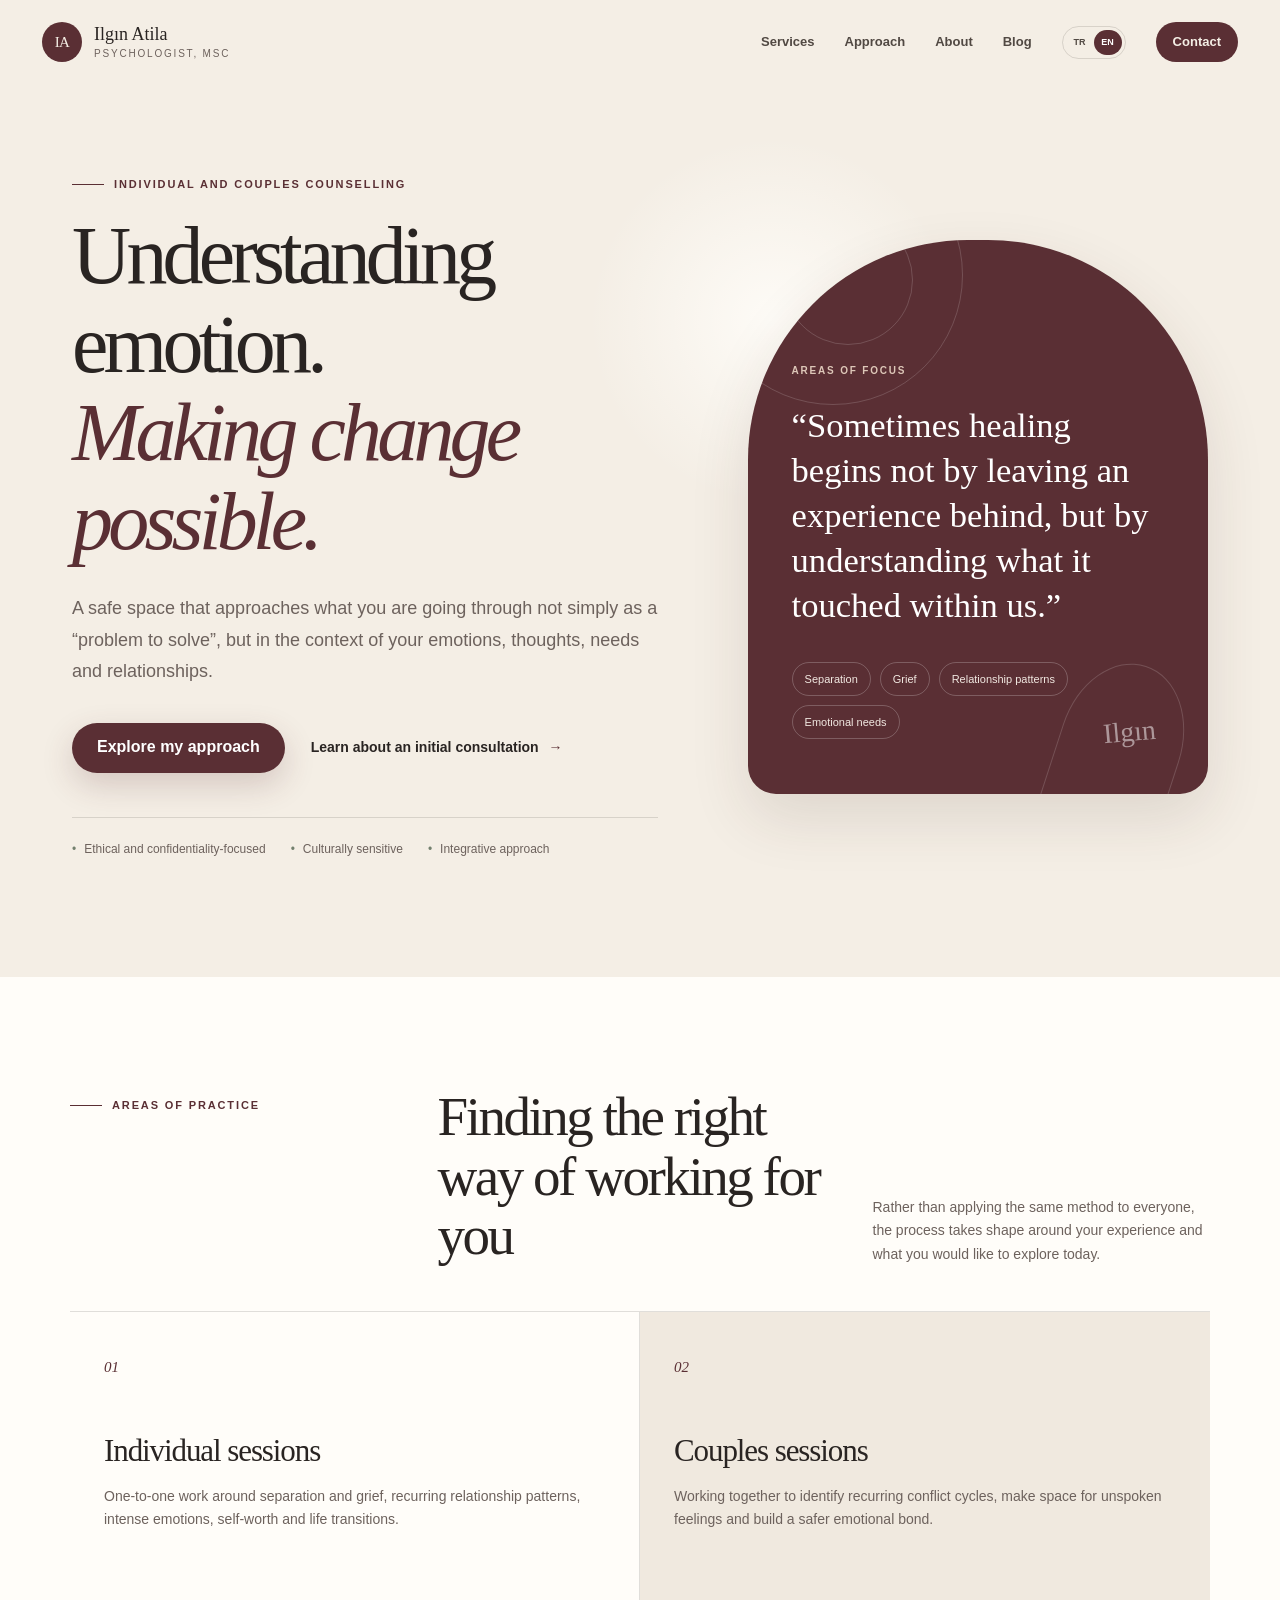
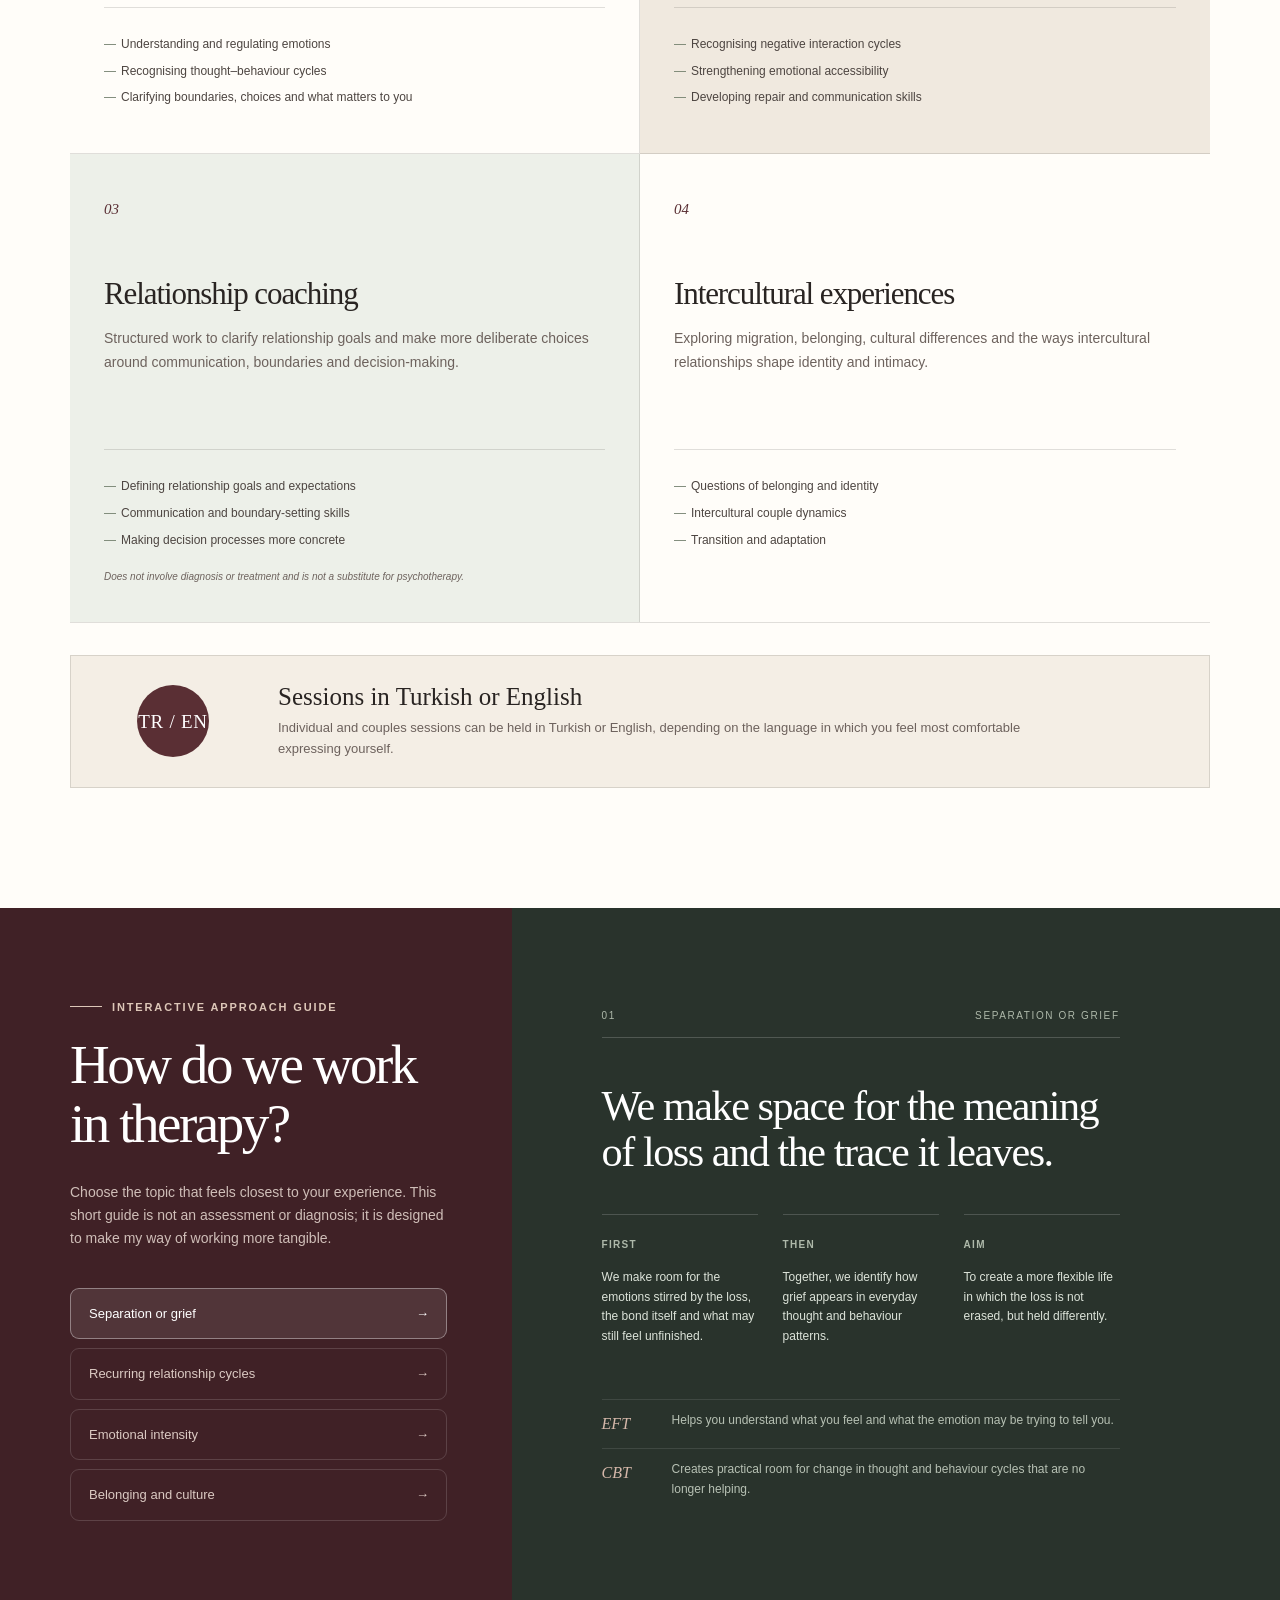
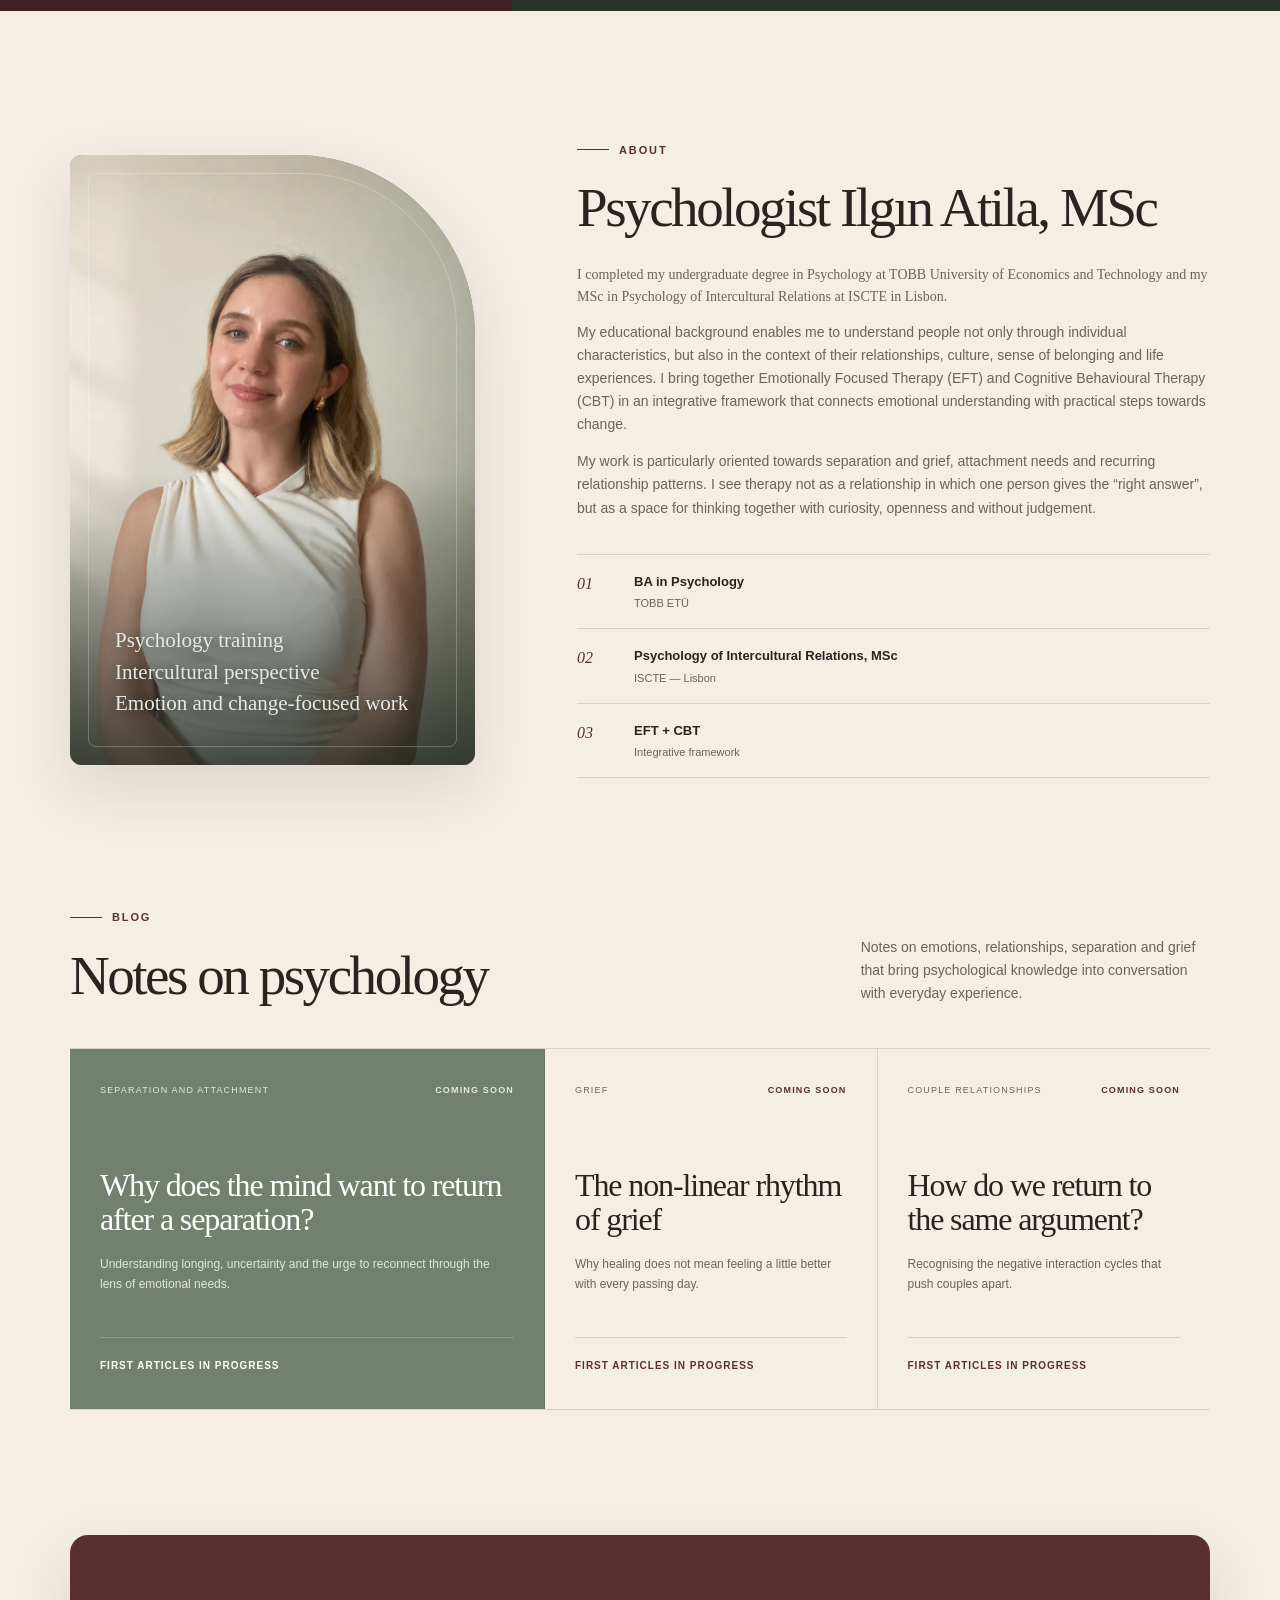
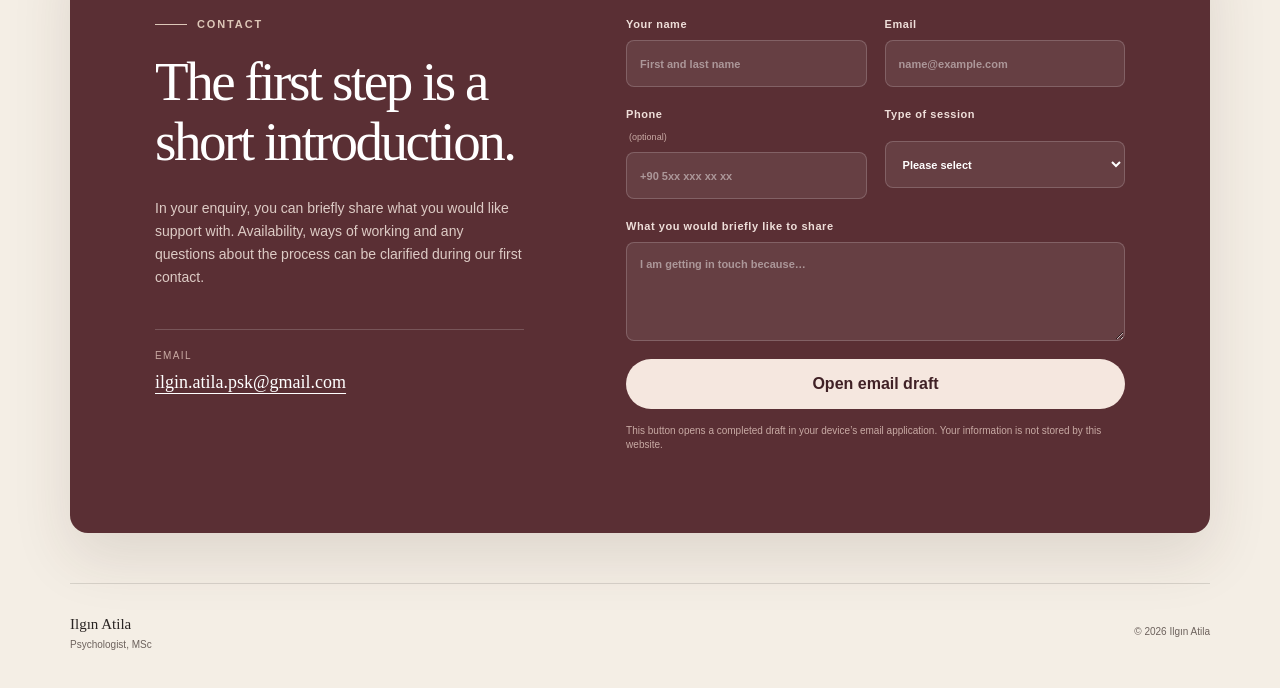
==== en/index.html @ b1a42e1c "Add English version of the website" ====
<!doctype html>
<html lang="en">
  <head>
    <meta charset="UTF-8" />
    <meta name="viewport" content="width=device-width, initial-scale=1.0" />
    <meta name="robots" content="noindex,nofollow" />
    <meta
      name="description"
      content="Psychologist Ilgın Atila, MSc — individual and couples counselling informed by EFT, CBT, grief, separation and intercultural psychology."
    />
    <meta name="theme-color" content="#f4eee5" />
    <title>Psychologist Ilgın Atila, MSc | Psychological Counselling</title>
    <link rel="alternate" hreflang="tr" href="https://atilaailgin-hash.github.io/" />
    <link rel="alternate" hreflang="en" href="https://atilaailgin-hash.github.io/en/" />
    <link rel="stylesheet" href="../styles.css" />
  </head>
  <body>
    <a class="skip-link" href="#main">Skip to content</a>

    <header class="site-header" aria-label="Main navigation">
      <a class="brand" href="#top" aria-label="Ilgın Atila home">
        <span class="brand-mark" aria-hidden="true">IA</span>
        <span>
          <strong>Ilgın Atila</strong>
          <small>Psychologist, MSc</small>
        </span>
      </a>

      <nav>
        <a href="#services">Services</a>
        <a href="#approach">Approach</a>
        <a href="#about">About</a>
        <a href="#blog">Blog</a>
        <div class="language-switch" aria-label="Language selection">
          <a href="../" lang="tr" hreflang="tr">TR</a>
          <span aria-current="page">EN</span>
        </div>
        <a class="nav-cta" href="#contact">Contact</a>
      </nav>
    </header>

    <main id="main">
      <section class="hero" id="top">
        <div class="hero-copy reveal">
          <p class="eyebrow"><span></span> Individual and couples counselling</p>
          <h1>Understanding emotion.<br /><em>Making change possible.</em></h1>
          <p class="lead">
            A safe space that approaches what you are going through not simply as a
            “problem to solve”, but in the context of your emotions, thoughts, needs and
            relationships.
          </p>
          <div class="hero-actions">
            <a class="button button-primary" href="#approach">Explore my approach</a>
            <a class="text-link" href="#contact">Learn about an initial consultation <span>→</span></a>
          </div>
          <ul class="trust-list" aria-label="Practice principles">
            <li>Ethical and confidentiality-focused</li>
            <li>Culturally sensitive</li>
            <li>Integrative approach</li>
          </ul>
        </div>

        <aside class="hero-card reveal delay-1" aria-label="Areas of focus">
          <div class="orb orb-one"></div>
          <div class="orb orb-two"></div>
          <p class="card-kicker">Areas of focus</p>
          <blockquote>
            “Sometimes healing begins not by leaving an experience behind, but by
            understanding what it touched within us.”
          </blockquote>
          <div class="focus-tags">
            <span>Separation</span>
            <span>Grief</span>
            <span>Relationship patterns</span>
            <span>Emotional needs</span>
          </div>
          <div class="signature" aria-hidden="true">Ilgın</div>
        </aside>
      </section>

      <section class="practice-section" id="services">
        <div class="section-heading reveal">
          <p class="eyebrow"><span></span> Areas of practice</p>
          <h2>Finding the right way of working for you</h2>
          <p>
            Rather than applying the same method to everyone, the process takes shape
            around your experience and what you would like to explore today.
          </p>
        </div>

        <div class="service-grid">
          <article class="service-card reveal">
            <span class="service-number">01</span>
            <h3>Individual sessions</h3>
            <p>
              One-to-one work around separation and grief, recurring relationship
              patterns, intense emotions, self-worth and life transitions.
            </p>
            <ul>
              <li>Understanding and regulating emotions</li>
              <li>Recognising thought–behaviour cycles</li>
              <li>Clarifying boundaries, choices and what matters to you</li>
            </ul>
          </article>

          <article class="service-card service-card-accent reveal delay-1">
            <span class="service-number">02</span>
            <h3>Couples sessions</h3>
            <p>
              Working together to identify recurring conflict cycles, make space for
              unspoken feelings and build a safer emotional bond.
            </p>
            <ul>
              <li>Recognising negative interaction cycles</li>
              <li>Strengthening emotional accessibility</li>
              <li>Developing repair and communication skills</li>
            </ul>
          </article>

          <article class="service-card service-card-coaching reveal delay-2">
            <span class="service-number">03</span>
            <h3>Relationship coaching</h3>
            <p>
              Structured work to clarify relationship goals and make more deliberate
              choices around communication, boundaries and decision-making.
            </p>
            <ul>
              <li>Defining relationship goals and expectations</li>
              <li>Communication and boundary-setting skills</li>
              <li>Making decision processes more concrete</li>
            </ul>
            <small class="service-boundary">Does not involve diagnosis or treatment and is not a substitute for psychotherapy.</small>
          </article>

          <article class="service-card reveal delay-2">
            <span class="service-number">04</span>
            <h3>Intercultural experiences</h3>
            <p>
              Exploring migration, belonging, cultural differences and the ways
              intercultural relationships shape identity and intimacy.
            </p>
            <ul>
              <li>Questions of belonging and identity</li>
              <li>Intercultural couple dynamics</li>
              <li>Transition and adaptation</li>
            </ul>
          </article>
        </div>

        <div class="language-service reveal" aria-label="Languages offered">
          <span class="language-service-mark">TR / EN</span>
          <div>
            <h3>Sessions in Turkish or English</h3>
            <p>
              Individual and couples sessions can be held in Turkish or English,
              depending on the language in which you feel most comfortable expressing yourself.
            </p>
          </div>
        </div>

        <div class="approach-explorer reveal" id="approach">
          <div class="explorer-intro">
            <p class="eyebrow eyebrow-light"><span></span> Interactive approach guide</p>
            <h2>How do we work in therapy?</h2>
            <p>
              Choose the topic that feels closest to your experience. This short guide is
              not an assessment or diagnosis; it is designed to make my way of working more tangible.
            </p>
            <div class="topic-list" role="tablist" aria-label="Choose a topic">
              <button class="topic active" role="tab" aria-selected="true" data-topic="ayrilik">
                Separation or grief
              </button>
              <button class="topic" role="tab" aria-selected="false" data-topic="iliski">
                Recurring relationship cycles
              </button>
              <button class="topic" role="tab" aria-selected="false" data-topic="yogunluk">
                Emotional intensity
              </button>
              <button class="topic" role="tab" aria-selected="false" data-topic="kultur">
                Belonging and culture
              </button>
            </div>
          </div>

          <div class="explorer-result" aria-live="polite">
            <div class="result-topline">
              <span id="result-index">01</span>
              <span id="result-label">Separation or grief</span>
            </div>
            <h3 id="result-title">We make space for the meaning of loss and the trace it leaves.</h3>
            <div class="result-steps">
              <article>
                <span>First</span>
                <p id="result-first">
                  We make room for the emotions stirred by the loss, the bond itself and
                  what may still feel unfinished.
                </p>
              </article>
              <article>
                <span>Then</span>
                <p id="result-next">
                  Together, we identify how grief appears in everyday thought and behaviour patterns.
                </p>
              </article>
              <article>
                <span>Aim</span>
                <p id="result-goal">
                  To create a more flexible life in which the loss is not erased, but held differently.
                </p>
              </article>
            </div>
            <div class="method-note">
              <span>EFT</span>
              <p>Helps you understand what you feel and what the emotion may be trying to tell you.</p>
            </div>
            <div class="method-note">
              <span>CBT</span>
              <p>Creates practical room for change in thought and behaviour cycles that are no longer helping.</p>
            </div>
          </div>
        </div>
      </section>

      <section class="about-contact-section" id="about">
        <div class="about-grid">
          <div class="portrait-card reveal" aria-label="Psychologist Ilgın Atila, MSc">
            <img
              class="portrait-photo"
              src="../assets/ilgin-atila-portrait.webp"
              alt="Psychologist Ilgın Atila, MSc"
            />
            <p>Psychology training<br />Intercultural perspective<br />Emotion and change-focused work</p>
          </div>

          <div class="about-copy reveal delay-1">
            <p class="eyebrow"><span></span> About</p>
            <h2>Psychologist Ilgın Atila, MSc</h2>
            <p class="about-lead">
              I completed my undergraduate degree in Psychology at TOBB University of
              Economics and Technology and my MSc in Psychology of Intercultural Relations
              at ISCTE in Lisbon.
            </p>
            <p>
              My educational background enables me to understand people not only through
              individual characteristics, but also in the context of their relationships,
              culture, sense of belonging and life experiences. I bring together Emotionally
              Focused Therapy (EFT) and Cognitive Behavioural Therapy (CBT) in an integrative
              framework that connects emotional understanding with practical steps towards change.
            </p>
            <p>
              My work is particularly oriented towards separation and grief, attachment
              needs and recurring relationship patterns. I see therapy not as a relationship
              in which one person gives the “right answer”, but as a space for thinking
              together with curiosity, openness and without judgement.
            </p>

            <div class="education-list" aria-label="Education and approach">
              <div><span>01</span><p><strong>BA in Psychology</strong><small>TOBB ETÜ</small></p></div>
              <div><span>02</span><p><strong>Psychology of Intercultural Relations, MSc</strong><small>ISCTE — Lisbon</small></p></div>
              <div><span>03</span><p><strong>EFT + CBT</strong><small>Integrative framework</small></p></div>
            </div>
          </div>
        </div>

        <div class="blog-block" id="blog">
          <div class="blog-heading reveal">
            <div>
              <p class="eyebrow"><span></span> Blog</p>
              <h2>Notes on psychology</h2>
            </div>
            <p>
              Notes on emotions, relationships, separation and grief that bring psychological
              knowledge into conversation with everyday experience.
            </p>
          </div>

          <div class="blog-grid">
            <article class="blog-card blog-card-featured reveal">
              <div class="blog-meta"><span>Separation and attachment</span><strong>Coming soon</strong></div>
              <h3>Why does the mind want to return after a separation?</h3>
              <p>
                Understanding longing, uncertainty and the urge to reconnect through the
                lens of emotional needs.
              </p>
              <span class="blog-read">First articles in progress</span>
            </article>

            <article class="blog-card reveal delay-1">
              <div class="blog-meta"><span>Grief</span><strong>Coming soon</strong></div>
              <h3>The non-linear rhythm of grief</h3>
              <p>Why healing does not mean feeling a little better with every passing day.</p>
              <span class="blog-read">First articles in progress</span>
            </article>

            <article class="blog-card reveal delay-2">
              <div class="blog-meta"><span>Couple relationships</span><strong>Coming soon</strong></div>
              <h3>How do we return to the same argument?</h3>
              <p>Recognising the negative interaction cycles that push couples apart.</p>
              <span class="blog-read">First articles in progress</span>
            </article>
          </div>
        </div>

        <div class="contact-panel reveal" id="contact">
          <div class="contact-copy">
            <p class="eyebrow eyebrow-light"><span></span> Contact</p>
            <h2>The first step is a short introduction.</h2>
            <p>
              In your enquiry, you can briefly share what you would like support with.
              Availability, ways of working and any questions about the process can be
              clarified during our first contact.
            </p>
            <div class="contact-placeholder">
              <span>Email</span>
              <a href="mailto:ilgin.atila.psk@gmail.com">ilgin.atila.psk@gmail.com</a>
            </div>
          </div>

          <form class="contact-form" id="contact-form">
            <label>
              Your name
              <input name="name" autocomplete="name" required placeholder="First and last name" />
            </label>
            <label>
              Email
              <input name="email" type="email" autocomplete="email" required placeholder="name@example.com" />
            </label>
            <label>
              Phone <span class="optional-label">(optional)</span>
              <input name="phone" type="tel" inputmode="tel" autocomplete="tel" placeholder="+90 5xx xxx xx xx" />
            </label>
            <label>
              Type of session
              <select name="service" required>
                <option value="">Please select</option>
                <option>Individual session</option>
                <option>Couples session</option>
                <option>Relationship coaching</option>
                <option>I would like more information</option>
              </select>
            </label>
            <label class="form-wide">
              What you would briefly like to share
              <textarea name="message" rows="4" required placeholder="I am getting in touch because…"></textarea>
            </label>
            <button class="button button-light" type="submit">Open email draft</button>
            <p class="form-note" id="form-note">
              This button opens a completed draft in your device’s email application.
              Your information is not stored by this website.
            </p>
          </form>
        </div>

        <footer>
          <div>
            <strong>Ilgın Atila</strong>
            <span>Psychologist, MSc</span>
          </div>
          <span>© <span id="year"></span> Ilgın Atila</span>
        </footer>
      </section>
    </main>

    <div class="toast" id="toast" role="status" aria-live="polite"></div>
    <script src="../script.js"></script>
  </body>
</html>
---- styles.css ----
:root {
  --paper: #f4eee5;
  --paper-deep: #e9dfd1;
  --ink: #292422;
  --muted: #6d625d;
  --wine: #5a2f34;
  --wine-deep: #402126;
  --sage: #73806e;
  --sage-soft: #dbe0d5;
  --line: rgba(41, 36, 34, 0.14);
  --white: #fffdf9;
  --shadow: 0 24px 60px rgba(63, 43, 35, 0.12);
  --serif: Georgia, "Times New Roman", serif;
  --sans: Inter, ui-sans-serif, -apple-system, BlinkMacSystemFont, "Segoe UI", sans-serif;
}

* {
  box-sizing: border-box;
}

html {
  scroll-behavior: smooth;
  scroll-padding-top: 96px;
}

body {
  margin: 0;
  color: var(--ink);
  background: var(--paper);
  font-family: var(--sans);
  font-size: 16px;
  line-height: 1.65;
  -webkit-font-smoothing: antialiased;
}

a {
  color: inherit;
}

button,
input,
select,
textarea {
  font: inherit;
}

.skip-link {
  position: fixed;
  z-index: 200;
  top: -80px;
  left: 20px;
  padding: 12px 18px;
  color: white;
  background: var(--wine);
  border-radius: 8px;
  transition: top 0.2s;
}

.skip-link:focus {
  top: 20px;
}

.site-header {
  position: sticky;
  z-index: 100;
  top: 0;
  display: flex;
  align-items: center;
  justify-content: space-between;
  max-width: 1320px;
  margin: 0 auto;
  padding: 22px 42px;
  background: rgba(244, 238, 229, 0.91);
  border-bottom: 1px solid transparent;
  backdrop-filter: blur(18px);
  transition: padding 0.25s, border-color 0.25s;
}

.site-header.scrolled {
  padding-top: 13px;
  padding-bottom: 13px;
  border-color: var(--line);
}

.brand {
  display: flex;
  align-items: center;
  gap: 12px;
  text-decoration: none;
}

.brand-mark {
  display: grid;
  width: 40px;
  height: 40px;
  place-items: center;
  color: var(--paper);
  background: var(--wine);
  border-radius: 50%;
  font-family: var(--serif);
  font-size: 15px;
  letter-spacing: -0.04em;
}

.brand strong,
.brand small {
  display: block;
  line-height: 1.2;
}

.brand strong {
  font-family: var(--serif);
  font-size: 18px;
  font-weight: 500;
}

.brand small {
  margin-top: 3px;
  color: var(--muted);
  font-size: 10px;
  letter-spacing: 0.18em;
  text-transform: uppercase;
}

nav {
  display: flex;
  align-items: center;
  gap: 30px;
}

nav a {
  color: #514943;
  font-size: 13px;
  font-weight: 600;
  text-decoration: none;
}

nav a:hover {
  color: var(--wine);
}

nav .nav-cta {
  padding: 9px 17px;
  color: var(--paper);
  background: var(--wine);
  border-radius: 999px;
}

nav .nav-cta:hover {
  color: white;
  background: var(--wine-deep);
}

.language-switch {
  display: inline-flex;
  align-items: center;
  padding: 3px;
  border: 1px solid var(--line);
  border-radius: 999px;
}

.language-switch a,
.language-switch span {
  display: grid;
  min-width: 28px;
  height: 25px;
  place-items: center;
  border-radius: 999px;
  font-size: 9px;
  font-weight: 800;
  line-height: 1;
  text-decoration: none;
}

.language-switch span[aria-current="page"] {
  color: white;
  background: var(--wine);
}

.hero {
  position: relative;
  display: grid;
  grid-template-columns: minmax(0, 1.12fr) minmax(340px, 0.88fr);
  gap: clamp(48px, 7vw, 110px);
  align-items: center;
  min-height: 730px;
  max-width: 1240px;
  margin: 0 auto;
  padding: 90px 52px 118px;
  overflow: hidden;
}

.hero::before {
  position: absolute;
  z-index: -1;
  top: 45px;
  right: 24%;
  width: 380px;
  height: 380px;
  content: "";
  background: radial-gradient(circle, rgba(255, 253, 249, 0.88), transparent 68%);
}

.eyebrow {
  display: flex;
  align-items: center;
  gap: 10px;
  margin: 0 0 19px;
  color: var(--wine);
  font-size: 11px;
  font-weight: 750;
  letter-spacing: 0.17em;
  text-transform: uppercase;
}

.eyebrow span {
  width: 32px;
  height: 1px;
  background: currentColor;
}

.eyebrow-light {
  color: #ddc7b8;
}

h1,
h2,
h3,
p {
  margin-top: 0;
}

h1,
h2,
h3 {
  font-family: var(--serif);
  font-weight: 500;
  line-height: 1.08;
}

h1 {
  max-width: 760px;
  margin-bottom: 27px;
  font-size: clamp(52px, 6.4vw, 88px);
  letter-spacing: -0.058em;
}

h1 em {
  color: var(--wine);
  font-weight: 400;
}

.lead {
  max-width: 640px;
  margin-bottom: 35px;
  color: var(--muted);
  font-size: 18px;
  line-height: 1.75;
}

.hero-actions {
  display: flex;
  align-items: center;
  gap: 26px;
  margin-bottom: 44px;
}

.button {
  display: inline-flex;
  align-items: center;
  justify-content: center;
  min-height: 50px;
  padding: 0 25px;
  border: 0;
  border-radius: 999px;
  cursor: pointer;
  font-weight: 700;
  text-decoration: none;
  transition: transform 0.2s, box-shadow 0.2s, background 0.2s;
}

.button:hover {
  transform: translateY(-2px);
}

.button-primary {
  color: white;
  background: var(--wine);
  box-shadow: 0 12px 32px rgba(90, 47, 52, 0.2);
}

.button-primary:hover {
  background: var(--wine-deep);
  box-shadow: 0 15px 36px rgba(90, 47, 52, 0.28);
}

.text-link {
  color: var(--ink);
  font-size: 14px;
  font-weight: 700;
  text-decoration: none;
}

.text-link span {
  display: inline-block;
  margin-left: 6px;
  color: var(--wine);
  transition: transform 0.2s;
}

.text-link:hover span {
  transform: translateX(4px);
}

.trust-list {
  display: flex;
  flex-wrap: wrap;
  gap: 10px 25px;
  margin: 0;
  padding: 22px 0 0;
  border-top: 1px solid var(--line);
  color: var(--muted);
  font-size: 12px;
  list-style: none;
}

.trust-list li::before {
  margin-right: 8px;
  color: var(--sage);
  content: "•";
}

.hero-card {
  position: relative;
  min-height: 500px;
  padding: 55px 44px;
  overflow: hidden;
  color: white;
  background: var(--wine);
  border-radius: 220px 220px 28px 28px;
  box-shadow: var(--shadow);
}

.hero-card::after {
  position: absolute;
  right: 26px;
  bottom: -30px;
  width: 120px;
  height: 160px;
  content: "";
  border: 1px solid rgba(255,255,255,0.16);
  border-radius: 50% 50% 0 0;
  transform: rotate(18deg);
}

.orb {
  position: absolute;
  border: 1px solid rgba(255, 255, 255, 0.16);
  border-radius: 50%;
}

.orb-one {
  top: -95px;
  left: -45px;
  width: 260px;
  height: 260px;
}

.orb-two {
  top: -25px;
  left: 35px;
  width: 130px;
  height: 130px;
}

.card-kicker {
  position: relative;
  margin-top: 68px;
  color: #ddc7b8;
  font-size: 10px;
  font-weight: 700;
  letter-spacing: 0.18em;
  text-transform: uppercase;
}

blockquote {
  position: relative;
  margin: 24px 0 34px;
  font-family: var(--serif);
  font-size: clamp(25px, 2.7vw, 36px);
  line-height: 1.3;
}

.focus-tags {
  position: relative;
  display: flex;
  flex-wrap: wrap;
  gap: 9px;
}

.focus-tags span {
  padding: 7px 12px;
  color: #f2e9e2;
  border: 1px solid rgba(255, 255, 255, 0.22);
  border-radius: 999px;
  font-size: 11px;
}

.signature {
  position: absolute;
  right: 52px;
  bottom: 39px;
  color: rgba(255,255,255,0.5);
  font-family: "Snell Roundhand", "Brush Script MT", cursive;
  font-size: 28px;
  transform: rotate(-5deg);
}

.practice-section {
  padding: 110px max(28px, calc((100vw - 1140px) / 2)) 0;
  background: var(--white);
}

.section-heading {
  display: grid;
  grid-template-columns: 1fr 1.2fr 1fr;
  gap: 30px;
  align-items: end;
  margin-bottom: 45px;
}

.section-heading .eyebrow {
  align-self: start;
  margin-top: 9px;
}

.section-heading h2,
.about-copy h2,
.contact-copy h2,
.explorer-intro h2 {
  margin-bottom: 0;
  font-size: clamp(39px, 4.3vw, 60px);
  letter-spacing: -0.045em;
}

.section-heading > p:last-child {
  margin: 0;
  color: var(--muted);
  font-size: 14px;
}

.service-grid {
  display: grid;
  grid-template-columns: repeat(2, 1fr);
  margin-bottom: 32px;
  border-top: 1px solid var(--line);
  border-bottom: 1px solid var(--line);
}

.service-card {
  min-height: 390px;
  padding: 42px 34px 38px;
  border-right: 1px solid var(--line);
}

.service-card:nth-child(even) {
  border-right: 0;
}

.service-card:nth-child(-n + 2) {
  border-bottom: 1px solid var(--line);
}

.service-card-accent {
  background: #f0e9df;
}

.service-card-coaching {
  background: #edf0e9;
}

.service-number {
  display: inline-block;
  margin-bottom: 55px;
  color: var(--wine);
  font-family: var(--serif);
  font-size: 15px;
  font-style: italic;
}

.service-card h3 {
  margin-bottom: 17px;
  font-size: 31px;
  letter-spacing: -0.035em;
}

.service-card > p {
  min-height: 100px;
  color: var(--muted);
  font-size: 14px;
}

.service-card ul {
  margin: 22px 0 0;
  padding: 20px 0 0;
  border-top: 1px solid var(--line);
  list-style: none;
}

.service-card li {
  position: relative;
  margin: 7px 0;
  padding-left: 17px;
  color: #4d4541;
  font-size: 12px;
}

.service-card li::before {
  position: absolute;
  top: 0;
  left: 0;
  color: var(--sage);
  content: "—";
}

.service-boundary {
  display: block;
  margin-top: 18px;
  color: var(--muted);
  font-size: 10px;
  font-style: italic;
  line-height: 1.5;
}

.language-service {
  display: grid;
  grid-template-columns: 140px 1fr;
  gap: 35px;
  align-items: center;
  margin-bottom: 120px;
  padding: 27px 32px;
  background: var(--paper);
  border: 1px solid var(--line);
}

.language-service-mark {
  display: grid;
  width: 72px;
  height: 72px;
  justify-self: center;
  place-items: center;
  color: white;
  background: var(--wine);
  border-radius: 50%;
  font-family: var(--serif);
  font-size: 19px;
  letter-spacing: 0.04em;
}

.language-service h3 {
  margin-bottom: 7px;
  font-size: 25px;
}

.language-service p {
  max-width: 750px;
  margin: 0;
  color: var(--muted);
  font-size: 13px;
}

.approach-explorer {
  display: grid;
  grid-template-columns: 0.8fr 1.2fr;
  min-height: 650px;
  margin: 0 calc(-1 * max(28px, calc((100vw - 1140px) / 2)));
  color: white;
  background: #29332c;
}

.explorer-intro {
  padding: 90px max(45px, calc((100vw - 1140px) / 2));
  padding-right: 65px;
  background: var(--wine-deep);
}

.explorer-intro h2 {
  margin-bottom: 27px;
}

.explorer-intro > p:not(.eyebrow) {
  color: #cfbeb8;
  font-size: 14px;
}

.topic-list {
  display: grid;
  gap: 9px;
  margin-top: 38px;
}

.topic {
  position: relative;
  padding: 14px 43px 14px 18px;
  color: #dbcac3;
  text-align: left;
  background: transparent;
  border: 1px solid rgba(255,255,255,0.15);
  border-radius: 9px;
  cursor: pointer;
  font-size: 13px;
  transition: color 0.2s, background 0.2s, border-color 0.2s;
}

.topic::after {
  position: absolute;
  top: 50%;
  right: 17px;
  content: "→";
  transform: translateY(-50%);
}

.topic:hover,
.topic.active {
  color: white;
  background: rgba(255,255,255,0.09);
  border-color: rgba(255,255,255,0.38);
}

.explorer-result {
  align-self: center;
  max-width: 710px;
  padding: 85px 8vw 85px 7vw;
}

.result-topline {
  display: flex;
  justify-content: space-between;
  margin-bottom: 45px;
  padding-bottom: 13px;
  color: #aeb9aa;
  border-bottom: 1px solid rgba(255,255,255,0.18);
  font-size: 10px;
  letter-spacing: 0.16em;
  text-transform: uppercase;
}

.explorer-result h3 {
  max-width: 650px;
  margin-bottom: 40px;
  font-size: clamp(32px, 3.3vw, 47px);
  letter-spacing: -0.035em;
}

.result-steps {
  display: grid;
  grid-template-columns: repeat(3, 1fr);
  gap: 25px;
  margin-bottom: 40px;
}

.result-steps article {
  padding-top: 15px;
  border-top: 1px solid rgba(255,255,255,0.17);
}

.result-steps span {
  color: #aeb9aa;
  font-size: 10px;
  font-weight: 700;
  letter-spacing: 0.13em;
  text-transform: uppercase;
}

.result-steps p {
  margin-top: 11px;
  color: #dce3d9;
  font-size: 12px;
  line-height: 1.65;
}

.method-note {
  display: grid;
  grid-template-columns: 54px 1fr;
  gap: 16px;
  padding: 11px 0;
  border-top: 1px solid rgba(255,255,255,0.1);
}

.method-note span {
  color: #d5b8aa;
  font-family: var(--serif);
  font-style: italic;
}

.method-note p {
  margin: 0;
  color: #b7c1b4;
  font-size: 12px;
}

.result-changing {
  animation: resultFade 0.38s ease;
}

@keyframes resultFade {
  0% { opacity: 0; transform: translateY(8px); }
  100% { opacity: 1; transform: translateY(0); }
}

.about-contact-section {
  padding: 130px max(28px, calc((100vw - 1140px) / 2)) 35px;
  background: var(--paper);
}

.about-grid {
  display: grid;
  grid-template-columns: 0.78fr 1.22fr;
  gap: clamp(50px, 8vw, 120px);
  align-items: center;
  margin-bottom: 125px;
}

.portrait-card {
  position: relative;
  display: flex;
  flex-direction: column;
  justify-content: flex-end;
  min-height: 610px;
  padding: 45px;
  overflow: hidden;
  color: white;
  background: linear-gradient(155deg, #7a8876 0%, #4f5b4d 100%);
  border-radius: 12px 180px 12px 12px;
  box-shadow: var(--shadow);
}

.portrait-photo {
  position: absolute;
  inset: 0;
  width: 100%;
  height: 100%;
  object-fit: cover;
  object-position: center;
}

.portrait-card::before {
  position: absolute;
  z-index: 1;
  inset: 0;
  content: "";
  background: linear-gradient(180deg, transparent 52%, rgba(31, 38, 32, 0.8) 100%);
}

.portrait-card::after {
  position: absolute;
  z-index: 2;
  inset: 18px;
  content: "";
  border: 1px solid rgba(255,255,255,0.24);
  border-radius: 8px 154px 8px 8px;
  pointer-events: none;
}

.portrait-card p {
  position: relative;
  z-index: 3;
  margin: 0;
  color: #e5ebe2;
  font-family: var(--serif);
  font-size: 21px;
  line-height: 1.5;
  text-shadow: 0 2px 12px rgba(0,0,0,0.32);
}

.about-copy h2 {
  margin-bottom: 27px;
}

.about-copy > p:not(.eyebrow) {
  color: var(--muted);
  font-size: 14px;
}

.about-copy .about-lead {
  color: var(--ink);
  font-family: var(--serif);
  font-size: 22px;
  line-height: 1.52;
}

.education-list {
  margin-top: 34px;
  border-top: 1px solid var(--line);
}

.education-list > div {
  display: grid;
  grid-template-columns: 42px 1fr;
  gap: 15px;
  align-items: start;
  padding: 16px 0;
  border-bottom: 1px solid var(--line);
}

.education-list > div > span {
  color: var(--wine);
  font-family: var(--serif);
  font-style: italic;
}

.education-list p,
.education-list strong,
.education-list small {
  display: block;
  margin: 0;
}

.education-list strong {
  font-size: 13px;
}

.education-list small {
  margin-top: 2px;
  color: var(--muted);
  font-size: 11px;
}

.blog-block {
  margin-bottom: 125px;
  padding-top: 5px;
  scroll-margin-top: 100px;
}

.blog-heading {
  display: grid;
  grid-template-columns: 1.35fr 0.65fr;
  gap: 65px;
  align-items: end;
  margin-bottom: 43px;
}

.blog-heading h2 {
  margin: 0;
  font-size: clamp(39px, 4.3vw, 60px);
  letter-spacing: -0.045em;
}

.blog-heading > p {
  margin: 0;
  color: var(--muted);
  font-size: 14px;
}

.blog-grid {
  display: grid;
  grid-template-columns: 1.25fr 0.875fr 0.875fr;
  border-top: 1px solid var(--line);
  border-bottom: 1px solid var(--line);
}

.blog-card {
  display: flex;
  flex-direction: column;
  min-height: 360px;
  padding: 34px 30px;
  border-right: 1px solid var(--line);
}

.blog-card:last-child {
  border-right: 0;
}

.blog-card-featured {
  color: white;
  background: var(--sage);
}

.blog-meta {
  display: flex;
  justify-content: space-between;
  gap: 18px;
  margin-bottom: 70px;
  color: var(--muted);
  font-size: 9px;
  letter-spacing: 0.13em;
  text-transform: uppercase;
}

.blog-meta strong {
  color: var(--wine);
  font-weight: 800;
}

.blog-card-featured .blog-meta,
.blog-card-featured .blog-meta strong {
  color: #e1e8de;
}

.blog-card h3 {
  margin-bottom: 18px;
  font-size: clamp(25px, 2.5vw, 34px);
  letter-spacing: -0.035em;
}

.blog-card p {
  color: var(--muted);
  font-size: 12px;
}

.blog-card-featured p {
  color: #e1e8de;
}

.blog-read {
  margin-top: auto;
  padding-top: 20px;
  border-top: 1px solid var(--line);
  color: var(--wine);
  font-size: 10px;
  font-weight: 750;
  letter-spacing: 0.1em;
  text-transform: uppercase;
}

.blog-card-featured .blog-read {
  color: white;
  border-color: rgba(255,255,255,0.2);
}

.contact-panel {
  display: grid;
  grid-template-columns: 0.85fr 1.15fr;
  gap: clamp(45px, 8vw, 115px);
  padding: 80px 85px;
  color: white;
  background: var(--wine);
  border-radius: 18px;
  box-shadow: var(--shadow);
}

.contact-copy h2 {
  margin-bottom: 26px;
}

.contact-copy > p:not(.eyebrow) {
  color: #ddcbc5;
  font-size: 14px;
}

.contact-placeholder {
  margin-top: 40px;
  padding-top: 18px;
  border-top: 1px solid rgba(255,255,255,0.18);
}

.contact-placeholder span,
.contact-placeholder a {
  display: block;
}

.contact-placeholder span {
  margin-bottom: 3px;
  color: #c9aaa3;
  font-size: 10px;
  letter-spacing: 0.14em;
  text-transform: uppercase;
}

.contact-placeholder a {
  color: white;
  font-family: var(--serif);
  font-size: 18px;
  font-weight: 400;
  text-decoration-thickness: 1px;
  text-underline-offset: 5px;
}

.contact-form {
  display: grid;
  grid-template-columns: 1fr 1fr;
  gap: 18px;
}

.contact-form label {
  display: grid;
  gap: 7px;
  color: #efdfda;
  font-size: 11px;
  font-weight: 700;
  letter-spacing: 0.05em;
}

.contact-form .form-wide,
.contact-form .button,
.contact-form .form-note {
  grid-column: 1 / -1;
}

.optional-label {
  display: inline;
  margin-left: 3px;
  color: #c8aaa4;
  font-size: 9px;
  font-weight: 500;
  letter-spacing: 0;
}

input,
select,
textarea {
  width: 100%;
  color: white;
  background: rgba(255,255,255,0.08);
  border: 1px solid rgba(255,255,255,0.18);
  border-radius: 8px;
  outline: none;
}

input,
select {
  height: 47px;
  padding: 0 13px;
}

textarea {
  padding: 12px 13px;
  resize: vertical;
}

select option {
  color: var(--ink);
}

input::placeholder,
textarea::placeholder {
  color: rgba(255,255,255,0.46);
}

input:focus,
select:focus,
textarea:focus {
  border-color: #e0b9ae;
  box-shadow: 0 0 0 3px rgba(224,185,174,0.12);
}

.button-light {
  color: var(--wine-deep);
  background: #f5e7df;
}

.button-light:hover {
  background: white;
}

.form-note {
  margin: -3px 0 0;
  color: #c8aaa4;
  font-size: 10px;
  line-height: 1.45;
}

footer {
  display: grid;
  grid-template-columns: 1fr auto;
  gap: 45px;
  align-items: center;
  margin-top: 50px;
  padding-top: 28px;
  color: var(--muted);
  border-top: 1px solid var(--line);
  font-size: 10px;
}

footer div strong,
footer div span {
  display: block;
}

footer div strong {
  color: var(--ink);
  font-family: var(--serif);
  font-size: 15px;
  font-weight: 500;
}

.toast {
  position: fixed;
  z-index: 300;
  right: 24px;
  bottom: 24px;
  max-width: 390px;
  padding: 16px 20px;
  color: white;
  background: #29332c;
  border-radius: 10px;
  box-shadow: var(--shadow);
  opacity: 0;
  pointer-events: none;
  transform: translateY(18px);
  transition: opacity 0.25s, transform 0.25s;
  font-size: 13px;
}

.toast.show {
  opacity: 1;
  transform: translateY(0);
}

.reveal {
  opacity: 0;
  transform: translateY(18px);
  transition: opacity 0.65s ease, transform 0.65s ease;
}

.reveal.visible {
  opacity: 1;
  transform: translateY(0);
}

.delay-1 { transition-delay: 0.09s; }
.delay-2 { transition-delay: 0.18s; }

@media (prefers-reduced-motion: reduce) {
  html { scroll-behavior: auto; }
  *, *::before, *::after { animation: none !important; transition: none !important; }
  .reveal { opacity: 1; transform: none; }
}

@media (max-width: 980px) {
  .site-header { padding-right: 26px; padding-left: 26px; }
  nav { gap: 18px; }
  .hero { grid-template-columns: 1fr; padding: 75px 42px 100px; }
  .hero-copy { max-width: 760px; }
  .hero-card { min-height: 450px; max-width: 580px; }
  .section-heading { grid-template-columns: 1fr 1.8fr; }
  .section-heading > p:last-child { grid-column: 2; }
  .service-grid { grid-template-columns: 1fr; }
  .service-card { min-height: unset; border-right: 0; border-bottom: 1px solid var(--line); }
  .service-card:last-child { border-bottom: 0; }
  .service-number { margin-bottom: 25px; }
  .service-card > p { min-height: unset; }
  .approach-explorer { grid-template-columns: 1fr; }
  .explorer-intro { padding: 75px 8vw; }
  .explorer-result { max-width: none; padding: 75px 8vw; }
  .about-grid { grid-template-columns: 0.85fr 1.15fr; gap: 50px; }
  .blog-grid { grid-template-columns: 1fr 1fr; }
  .blog-card-featured { grid-column: 1 / -1; }
  .blog-card:nth-child(2) { border-top: 1px solid var(--line); }
  .blog-card:last-child { border-top: 1px solid var(--line); }
  .contact-panel { padding: 65px 50px; }
}

@media (max-width: 720px) {
  .site-header { padding: 14px 20px; }
  .brand-mark { width: 36px; height: 36px; }
  .brand strong { font-size: 16px; }
  nav { gap: 9px; }
  nav > a:not(.nav-cta) { display: none; }
  .hero { min-height: auto; padding: 62px 22px 78px; }
  h1 { font-size: clamp(47px, 14vw, 65px); }
  .lead { font-size: 16px; }
  .hero-actions { align-items: flex-start; flex-direction: column; gap: 18px; }
  .trust-list { gap: 8px 15px; }
  .hero-card { min-height: 465px; padding: 42px 30px; border-radius: 170px 170px 20px 20px; }
  .card-kicker { margin-top: 64px; }
  .practice-section { padding: 80px 20px 0; }
  .section-heading { display: block; margin-bottom: 32px; }
  .section-heading h2 { margin-bottom: 18px; }
  .service-grid { margin-bottom: 24px; }
  .service-card { padding: 34px 18px; }
  .language-service { grid-template-columns: 82px 1fr; gap: 18px; margin-bottom: 80px; padding: 22px 18px; }
  .language-service-mark { width: 68px; height: 68px; font-size: 15px; }
  .language-service h3 { font-size: 22px; }
  .approach-explorer { margin: 0 -20px; }
  .explorer-intro,
  .explorer-result { padding: 62px 24px; }
  .result-steps { grid-template-columns: 1fr; gap: 12px; }
  .result-steps article { display: grid; grid-template-columns: 60px 1fr; gap: 8px; }
  .result-steps p { margin: 0; }
  .about-contact-section { padding: 80px 20px 28px; }
  .about-grid { grid-template-columns: 1fr; margin-bottom: 80px; }
  .blog-block { margin-bottom: 80px; }
  .blog-heading { display: block; margin-bottom: 30px; }
  .blog-heading h2 { margin-bottom: 18px; }
  .blog-grid { grid-template-columns: 1fr; }
  .blog-card,
  .blog-card-featured { grid-column: 1; min-height: 310px; border-right: 0; border-bottom: 1px solid var(--line); }
  .blog-card:last-child { border-bottom: 0; }
  .blog-meta { margin-bottom: 50px; }
  .portrait-card { min-height: 520px; padding: 30px; border-radius: 12px 145px 12px 12px; }
  .portrait-card::after { inset: 14px; border-radius: 8px 120px 8px 8px; }
  .contact-panel { grid-template-columns: 1fr; padding: 50px 23px; }
  .contact-form { grid-template-columns: 1fr; }
  .contact-form label,
  .contact-form .form-wide,
  .contact-form .button,
  .contact-form .form-note { grid-column: 1; }
  footer { grid-template-columns: 1fr; gap: 15px; }
  .toast { right: 14px; bottom: 14px; left: 14px; max-width: none; }
}

@media (max-width: 390px) {
  .nav-cta { padding-right: 14px !important; padding-left: 14px !important; }
  .language-switch a,
  .language-switch span { min-width: 25px; }
  .brand small { display: none; }
  h1 { font-size: 45px; }
  .hero-card { min-height: 440px; }
  blockquote { font-size: 25px; }
}
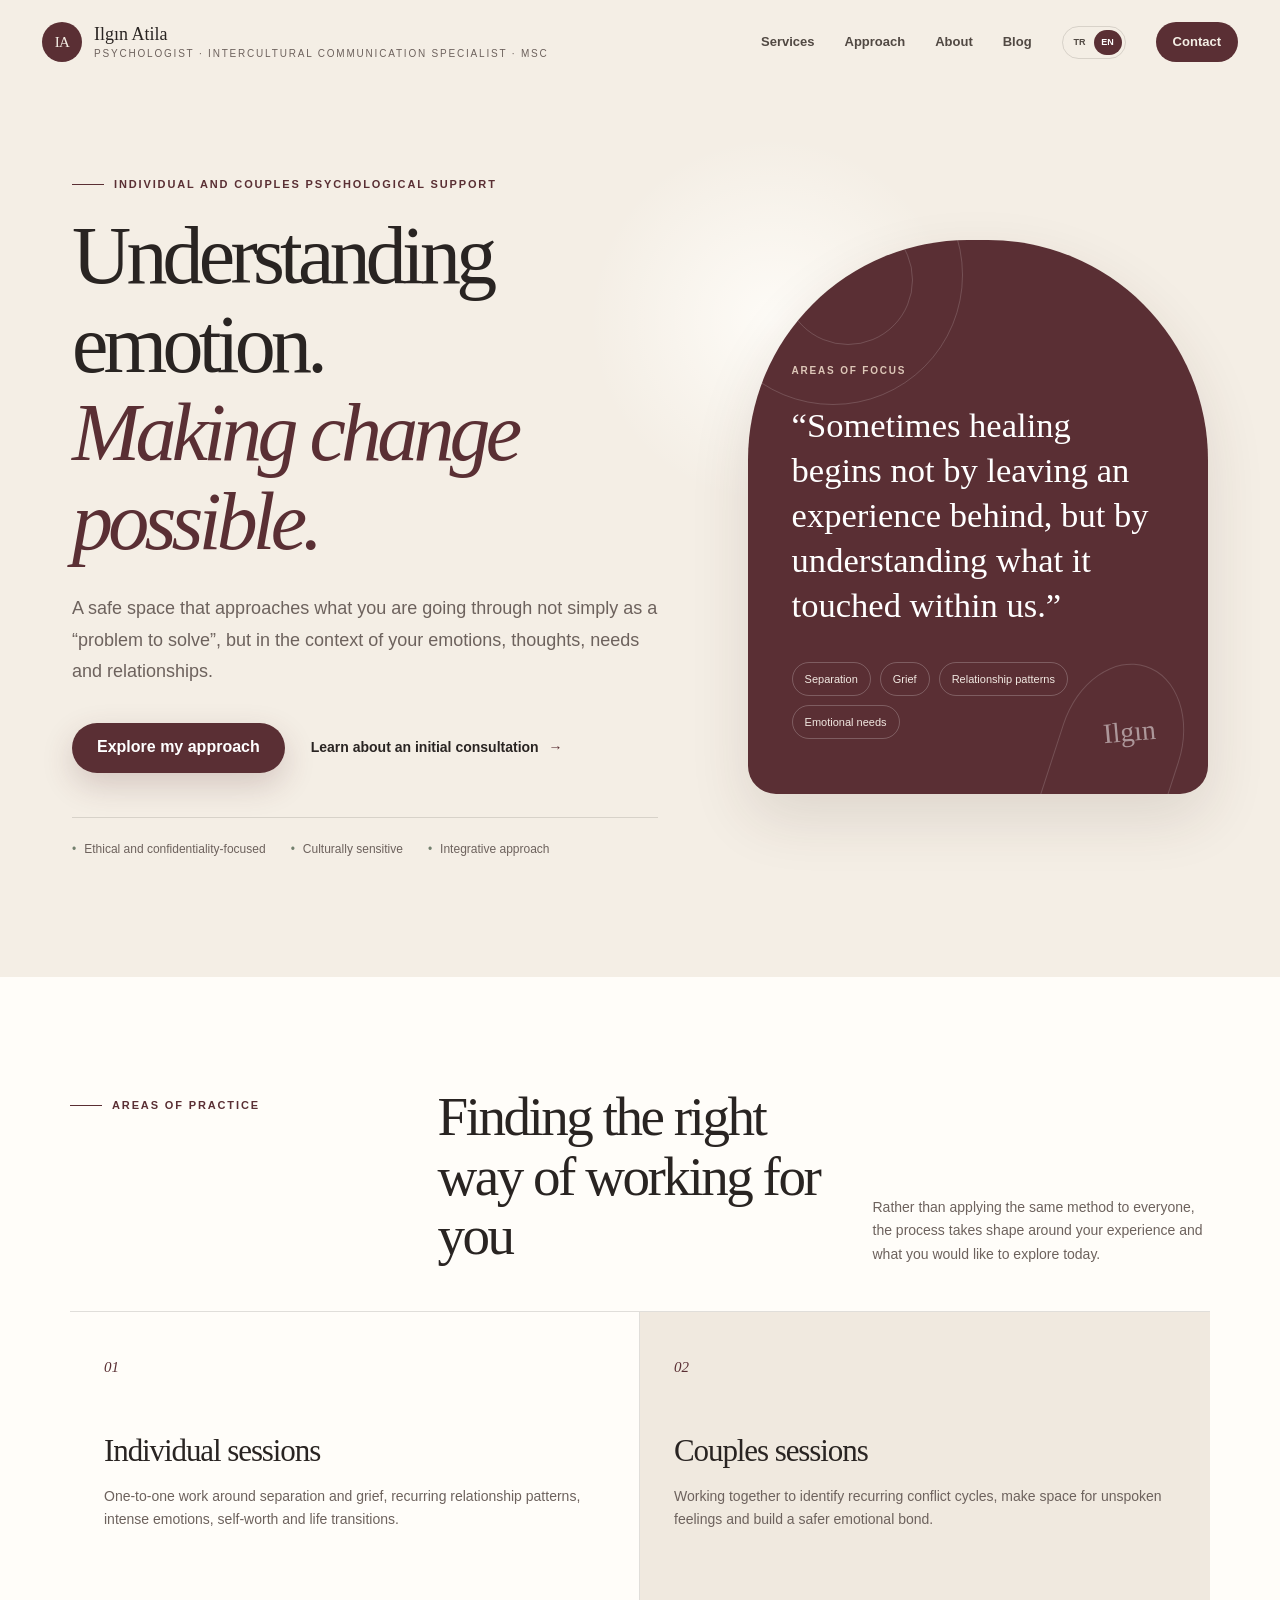
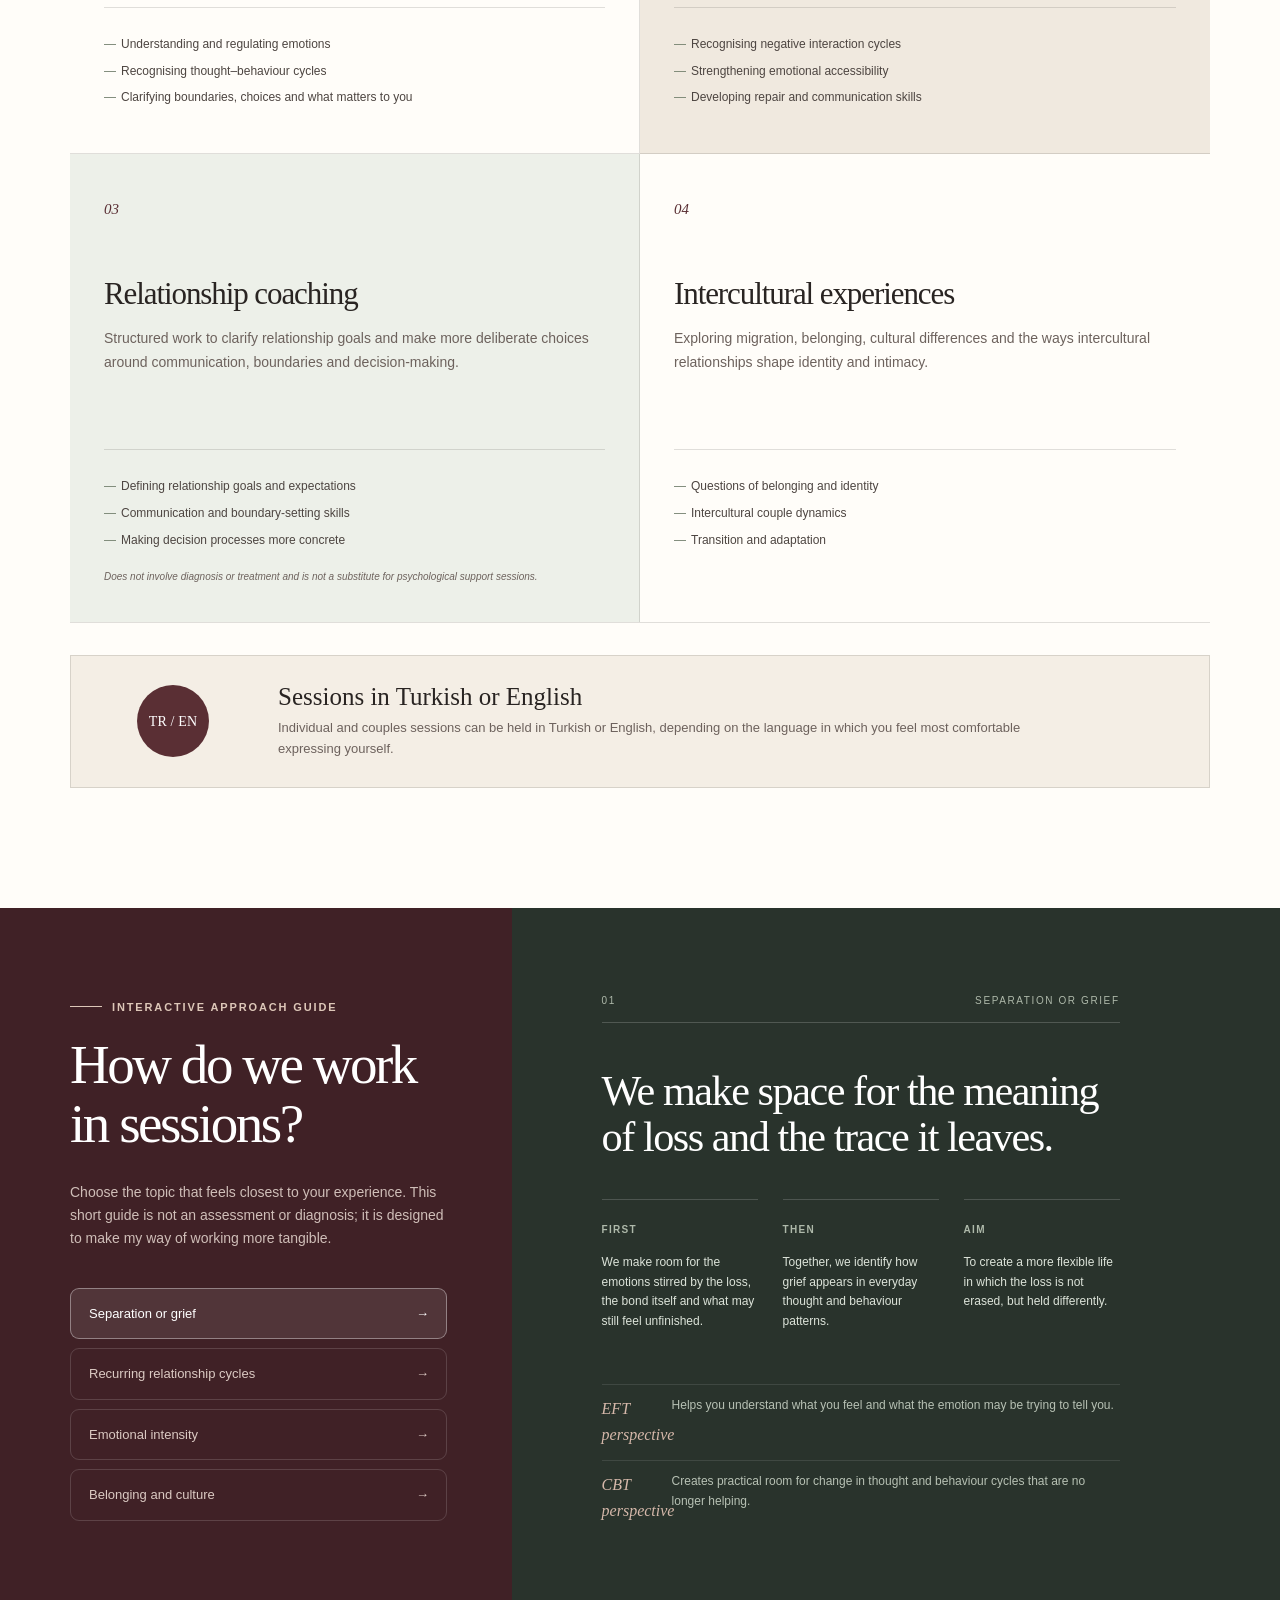
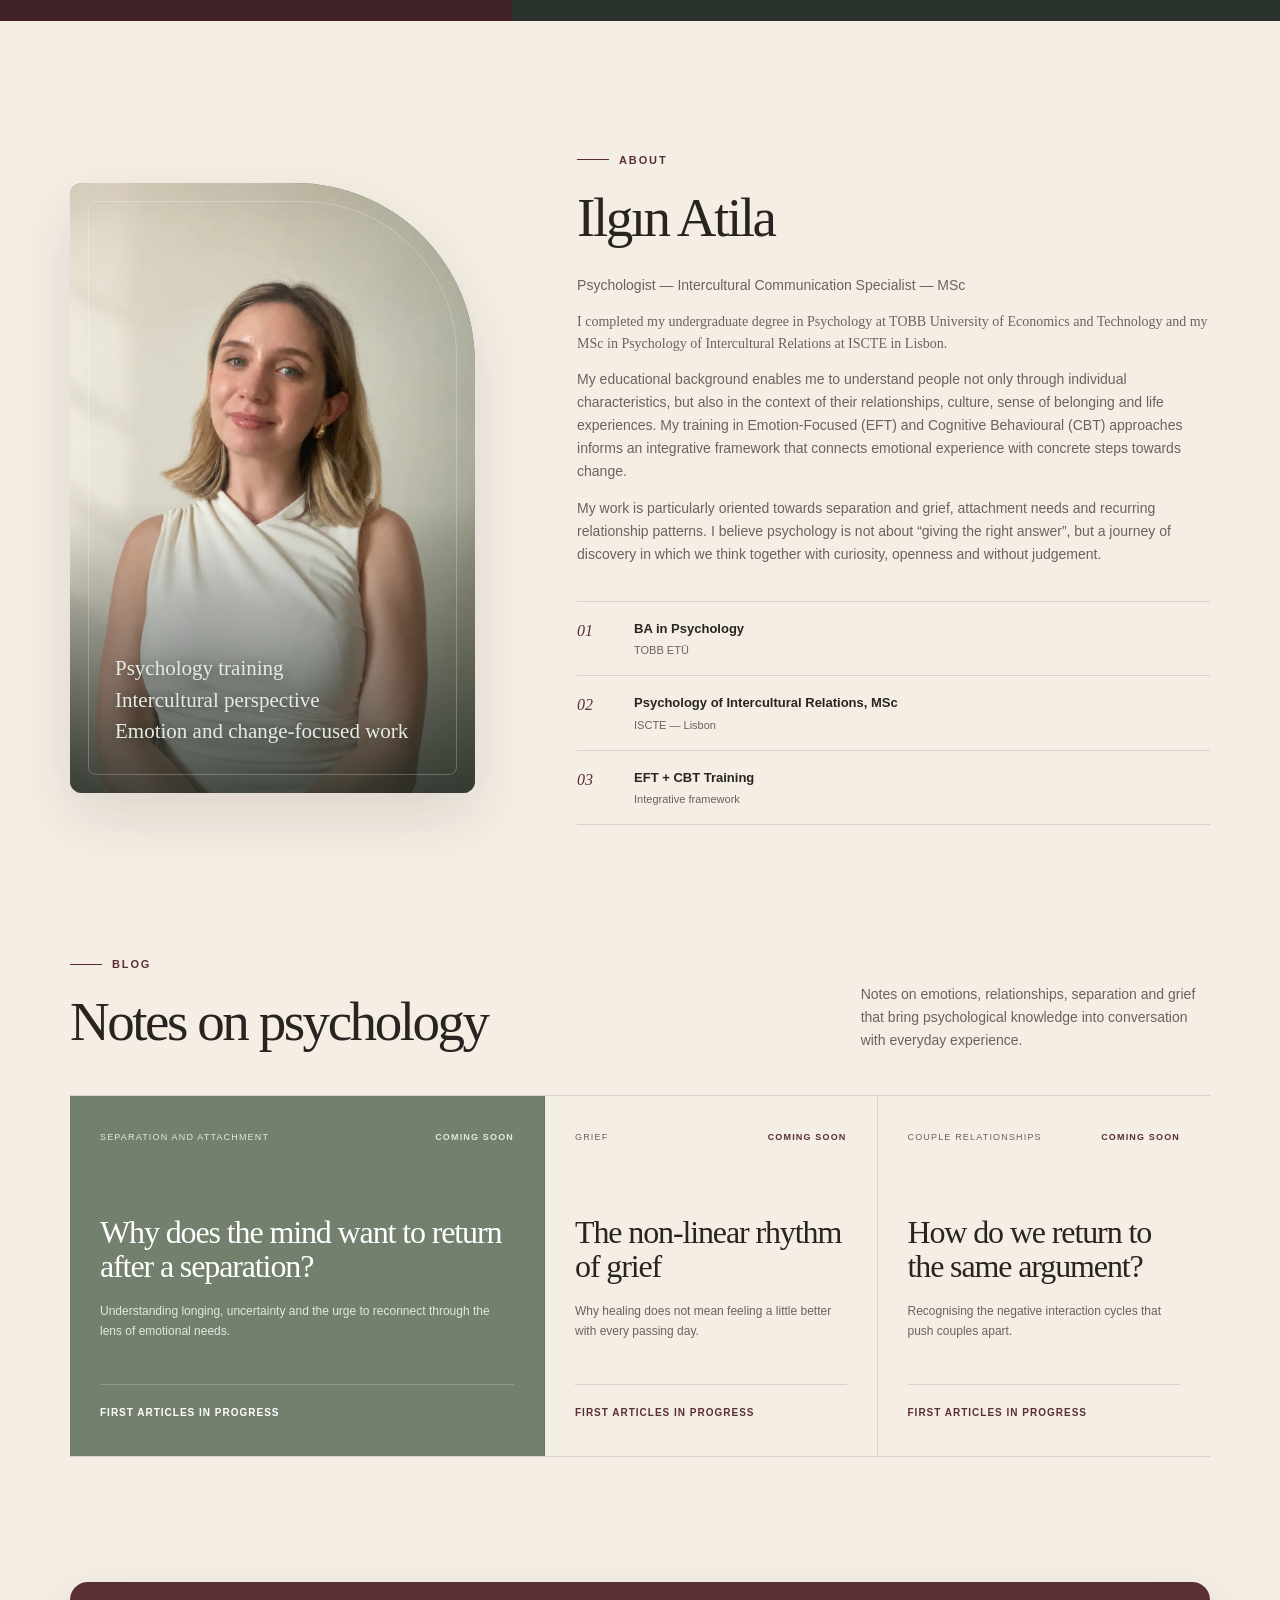
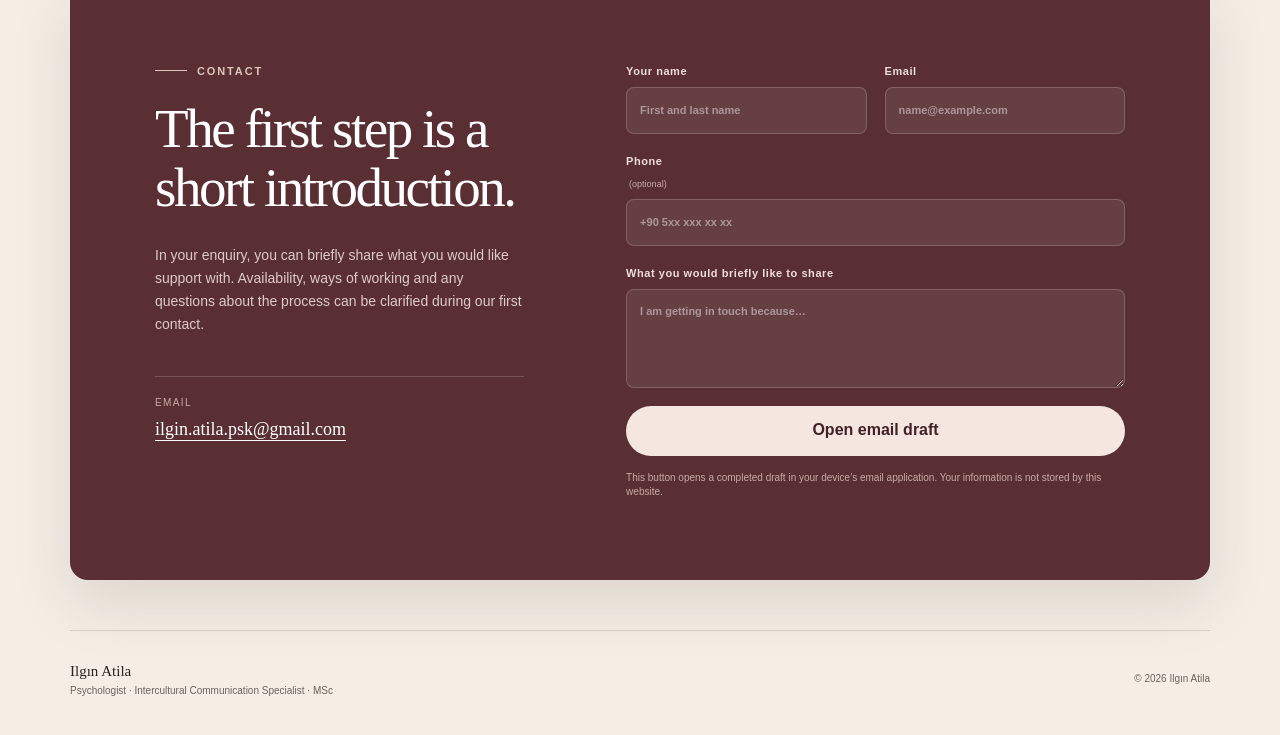
==== commit c26ca30b: "Update professional terminology and profile copy" ====
--- a/en/index.html
+++ b/en/index.html
@@ -6,10 +6,10 @@
     <meta name="robots" content="noindex,nofollow" />
     <meta
       name="description"
-      content="Psychologist Ilgın Atila, MSc — individual and couples counselling informed by EFT, CBT, grief, separation and intercultural psychology."
+      content="Psychologist and Intercultural Communication Specialist Ilgın Atila, MSc — individual and couples psychological support informed by EFT and CBT perspectives, grief, separation and intercultural psychology."
     />
     <meta name="theme-color" content="#f4eee5" />
-    <title>Psychologist Ilgın Atila, MSc | Psychological Counselling</title>
+    <title>Ilgın Atila | Psychologist — Intercultural Communication Specialist — MSc</title>
     <link rel="alternate" hreflang="tr" href="https://atilaailgin-hash.github.io/" />
     <link rel="alternate" hreflang="en" href="https://atilaailgin-hash.github.io/en/" />
     <link rel="stylesheet" href="../styles.css" />
@@ -22,7 +22,7 @@
         <span class="brand-mark" aria-hidden="true">IA</span>
         <span>
           <strong>Ilgın Atila</strong>
-          <small>Psychologist, MSc</small>
+          <small>Psychologist · Intercultural Communication Specialist · MSc</small>
         </span>
       </a>
 
@@ -42,7 +42,7 @@
     <main id="main">
       <section class="hero" id="top">
         <div class="hero-copy reveal">
-          <p class="eyebrow"><span></span> Individual and couples counselling</p>
+          <p class="eyebrow"><span></span> Individual and couples psychological support</p>
           <h1>Understanding emotion.<br /><em>Making change possible.</em></h1>
           <p class="lead">
             A safe space that approaches what you are going through not simply as a
@@ -129,7 +129,7 @@
               <li>Communication and boundary-setting skills</li>
               <li>Making decision processes more concrete</li>
             </ul>
-            <small class="service-boundary">Does not involve diagnosis or treatment and is not a substitute for psychotherapy.</small>
+            <small class="service-boundary">Does not involve diagnosis or treatment and is not a substitute for psychological support sessions.</small>
           </article>
 
           <article class="service-card reveal delay-2">
@@ -161,7 +161,7 @@
         <div class="approach-explorer reveal" id="approach">
           <div class="explorer-intro">
             <p class="eyebrow eyebrow-light"><span></span> Interactive approach guide</p>
-            <h2>How do we work in therapy?</h2>
+            <h2>How do we work in sessions?</h2>
             <p>
               Choose the topic that feels closest to your experience. This short guide is
               not an assessment or diagnosis; it is designed to make my way of working more tangible.
@@ -210,11 +210,11 @@
               </article>
             </div>
             <div class="method-note">
-              <span>EFT</span>
+              <span>EFT perspective</span>
               <p>Helps you understand what you feel and what the emotion may be trying to tell you.</p>
             </div>
             <div class="method-note">
-              <span>CBT</span>
+              <span>CBT perspective</span>
               <p>Creates practical room for change in thought and behaviour cycles that are no longer helping.</p>
             </div>
           </div>
@@ -223,18 +223,19 @@
 
       <section class="about-contact-section" id="about">
         <div class="about-grid">
-          <div class="portrait-card reveal" aria-label="Psychologist Ilgın Atila, MSc">
+          <div class="portrait-card reveal" aria-label="Psychologist and Intercultural Communication Specialist Ilgın Atila, MSc">
             <img
               class="portrait-photo"
               src="../assets/ilgin-atila-portrait.webp"
-              alt="Psychologist Ilgın Atila, MSc"
+              alt="Psychologist and Intercultural Communication Specialist Ilgın Atila, MSc"
             />
             <p>Psychology training<br />Intercultural perspective<br />Emotion and change-focused work</p>
           </div>
 
           <div class="about-copy reveal delay-1">
             <p class="eyebrow"><span></span> About</p>
-            <h2>Psychologist Ilgın Atila, MSc</h2>
+            <h2>Ilgın Atila</h2>
+            <p class="professional-title">Psychologist — Intercultural Communication Specialist — MSc</p>
             <p class="about-lead">
               I completed my undergraduate degree in Psychology at TOBB University of
               Economics and Technology and my MSc in Psychology of Intercultural Relations
@@ -243,21 +244,21 @@
             <p>
               My educational background enables me to understand people not only through
               individual characteristics, but also in the context of their relationships,
-              culture, sense of belonging and life experiences. I bring together Emotionally
-              Focused Therapy (EFT) and Cognitive Behavioural Therapy (CBT) in an integrative
-              framework that connects emotional understanding with practical steps towards change.
+              culture, sense of belonging and life experiences. My training in Emotion-Focused
+              (EFT) and Cognitive Behavioural (CBT) approaches informs an integrative framework
+              that connects emotional experience with concrete steps towards change.
             </p>
             <p>
               My work is particularly oriented towards separation and grief, attachment
-              needs and recurring relationship patterns. I see therapy not as a relationship
-              in which one person gives the “right answer”, but as a space for thinking
-              together with curiosity, openness and without judgement.
+              needs and recurring relationship patterns. I believe psychology is not about
+              “giving the right answer”, but a journey of discovery in which we think together
+              with curiosity, openness and without judgement.
             </p>
 
             <div class="education-list" aria-label="Education and approach">
               <div><span>01</span><p><strong>BA in Psychology</strong><small>TOBB ETÜ</small></p></div>
               <div><span>02</span><p><strong>Psychology of Intercultural Relations, MSc</strong><small>ISCTE — Lisbon</small></p></div>
-              <div><span>03</span><p><strong>EFT + CBT</strong><small>Integrative framework</small></p></div>
+              <div><span>03</span><p><strong>EFT + CBT Training</strong><small>Integrative framework</small></p></div>
             </div>
           </div>
         </div>
@@ -325,19 +326,9 @@
               Email
               <input name="email" type="email" autocomplete="email" required placeholder="name@example.com" />
             </label>
-            <label>
+            <label class="form-wide">
               Phone <span class="optional-label">(optional)</span>
               <input name="phone" type="tel" inputmode="tel" autocomplete="tel" placeholder="+90 5xx xxx xx xx" />
-            </label>
-            <label>
-              Type of session
-              <select name="service" required>
-                <option value="">Please select</option>
-                <option>Individual session</option>
-                <option>Couples session</option>
-                <option>Relationship coaching</option>
-                <option>I would like more information</option>
-              </select>
             </label>
             <label class="form-wide">
               What you would briefly like to share
@@ -354,7 +345,7 @@
         <footer>
           <div>
             <strong>Ilgın Atila</strong>
-            <span>Psychologist, MSc</span>
+            <span>Psychologist · Intercultural Communication Specialist · MSc</span>
           </div>
           <span>© <span id="year"></span> Ilgın Atila</span>
         </footer>
--- a/styles.css
+++ b/styles.css
@@ -553,8 +553,9 @@
   background: var(--wine);
   border-radius: 50%;
   font-family: var(--serif);
-  font-size: 19px;
-  letter-spacing: 0.04em;
+  font-size: 14px;
+  letter-spacing: 0.01em;
+  white-space: nowrap;
 }
 
 .language-service h3 {
@@ -1170,7 +1171,7 @@
   .service-grid { margin-bottom: 24px; }
   .service-card { padding: 34px 18px; }
   .language-service { grid-template-columns: 82px 1fr; gap: 18px; margin-bottom: 80px; padding: 22px 18px; }
-  .language-service-mark { width: 68px; height: 68px; font-size: 15px; }
+  .language-service-mark { width: 68px; height: 68px; font-size: 13px; }
   .language-service h3 { font-size: 22px; }
   .approach-explorer { margin: 0 -20px; }
   .explorer-intro,
